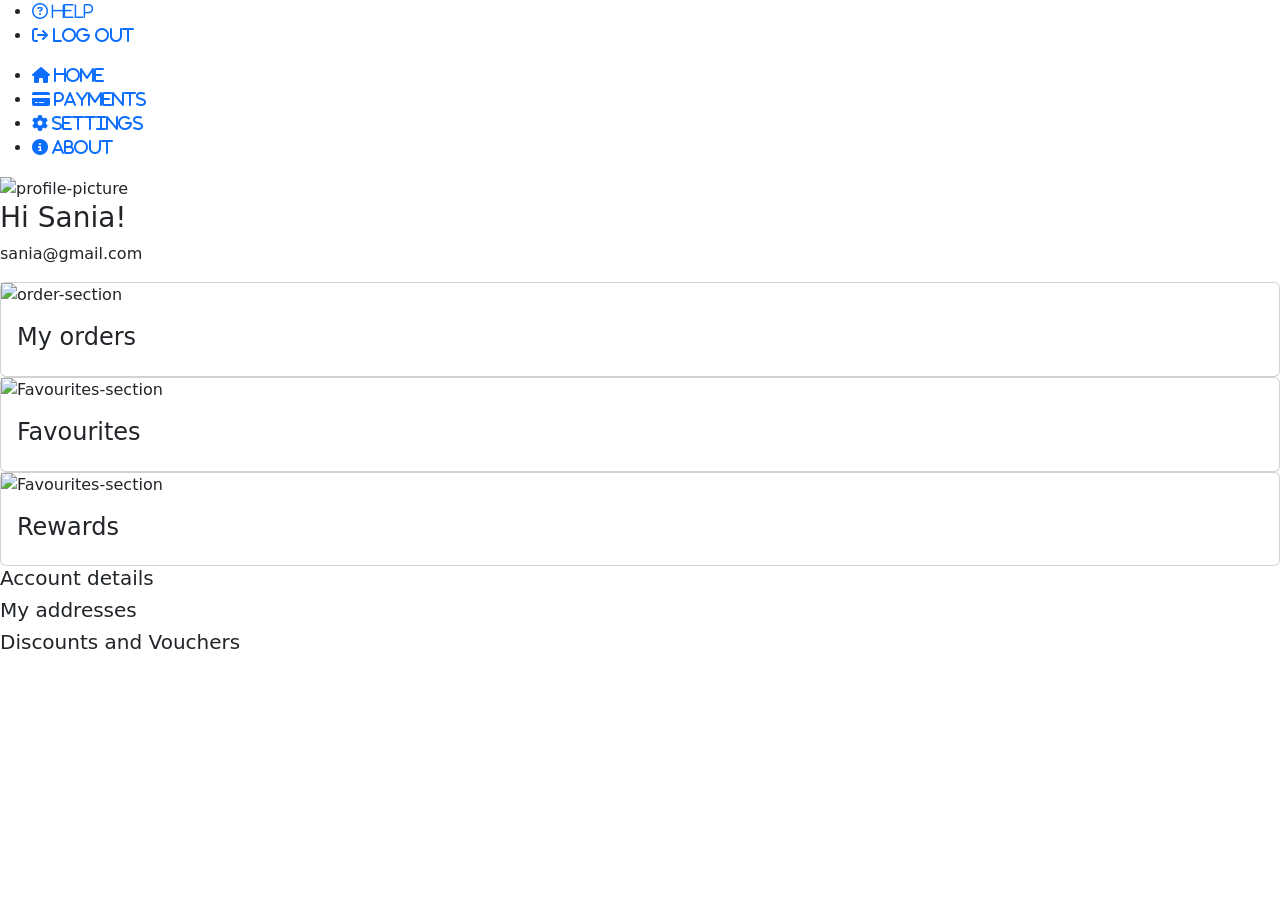
==== userpage.html @ b800b84e "DineHome Files" ====
<!DOCTYPE html>
<link rel="stylesheet" href="style.css">
<link rel="stylesheet" href="http://cdnjs.cloudflare.com/ajax/libs/font-awesome/6.5.0/css/all.min.css">
<link href="https://cdn.jsdelivr.net/npm/bootstrap@5.3.8/dist/css/bootstrap.min.css" rel="stylesheet" integrity="sha384-sRIl4kxILFvY47J16cr9ZwB07vP4J8+LH7qKQnuqkuIAvNWLzeN8tE5YBujZqJLB" crossorigin="anonymous">
<script src="https://cdn.jsdelivr.net/npm/bootstrap@5.3.8/dist/js/bootstrap.bundle.min.js" integrity="sha384-FKyoEForCGlyvwx9Hj09JcYn3nv7wiPVlz7YYwJrWVcXK/BmnVDxM+D2scQbITxI" crossorigin="anonymous"></script>
<html lang="en">
<head>
    <meta charset="UTF-8">
    <meta name="viewport" content="width=device-width", initial-scale="1.0">
    <title> My App </title>
</head>

<body>

    <div class="header-container"> 
        <div><ul class="nav-bar"> 
                <li><a href="#Help"> <i class="fa-regular fa-circle-question"> Help </i></a></li>
                <li><a href="#Logout"> <i class="fa-solid fa-arrow-right-from-bracket"> Log out</i></a></li>
            </ul></div>
        </div>
</nav>

<div class="layout">
    <aside class="sidebar">
        <ul>
            <li class="menu-items"><a href="#Home"> <i class="fa-solid fa-house"> Home </i></a></li>
            <li class="menu-items"><a href="#Payments"> <i class="fa-solid fa-credit-card"> Payments</i></a></li>
            <li class="menu-items"><a href="#Settings"> <i class="fa-solid fa-gear"> Settings </i></a></li>
            <li class="menue-items"><a href="#About"> <i class="fa-solid fa-circle-info"> About</i></a></li>
        </ul>
</aside>

<main>

    <section class="profile">
        <div> <img src="Profile-PNG-Photo.png" alt="profile-picture"> </div>
        <div><h3 class="username"> Hi Sania! </h3></div> 
        <div> <p class="email"> sania@gmail.com</p></div>
    </section>

    <section class="group">
        <div class="card">
                 <img src="order-section.jpg" alt="order-section">
                    <div class="card-body"> 
                        <h4 class="card-title"> My orders</h4>
                    </div>
        </div>

        <div class="card">
                 <img src="order-section.jpg" alt="Favourites-section">
                    <div class="card-body"> 
                    <h4 class="card-title"> Favourites</h4>
                    </div>
        </div>

        <div class="card">
                 <img src="order-section.jpg" alt="Favourites-section">
                    <div class="card-body"> 
                    <h4 class="card-title"> Rewards </h4>
                    </div>
        </div>

    </section>

    <section>
        <div class="home-block">
            <h5> Account details </h5>
        </div>

        <div class="home-block">
            <h5> My addresses</h5>
        </div>

        <div class="home-block">
            <h5> Discounts and Vouchers </h5>
        </div>

    </section>
</main>
</div>

<footer> </footer>
</body>
</html>
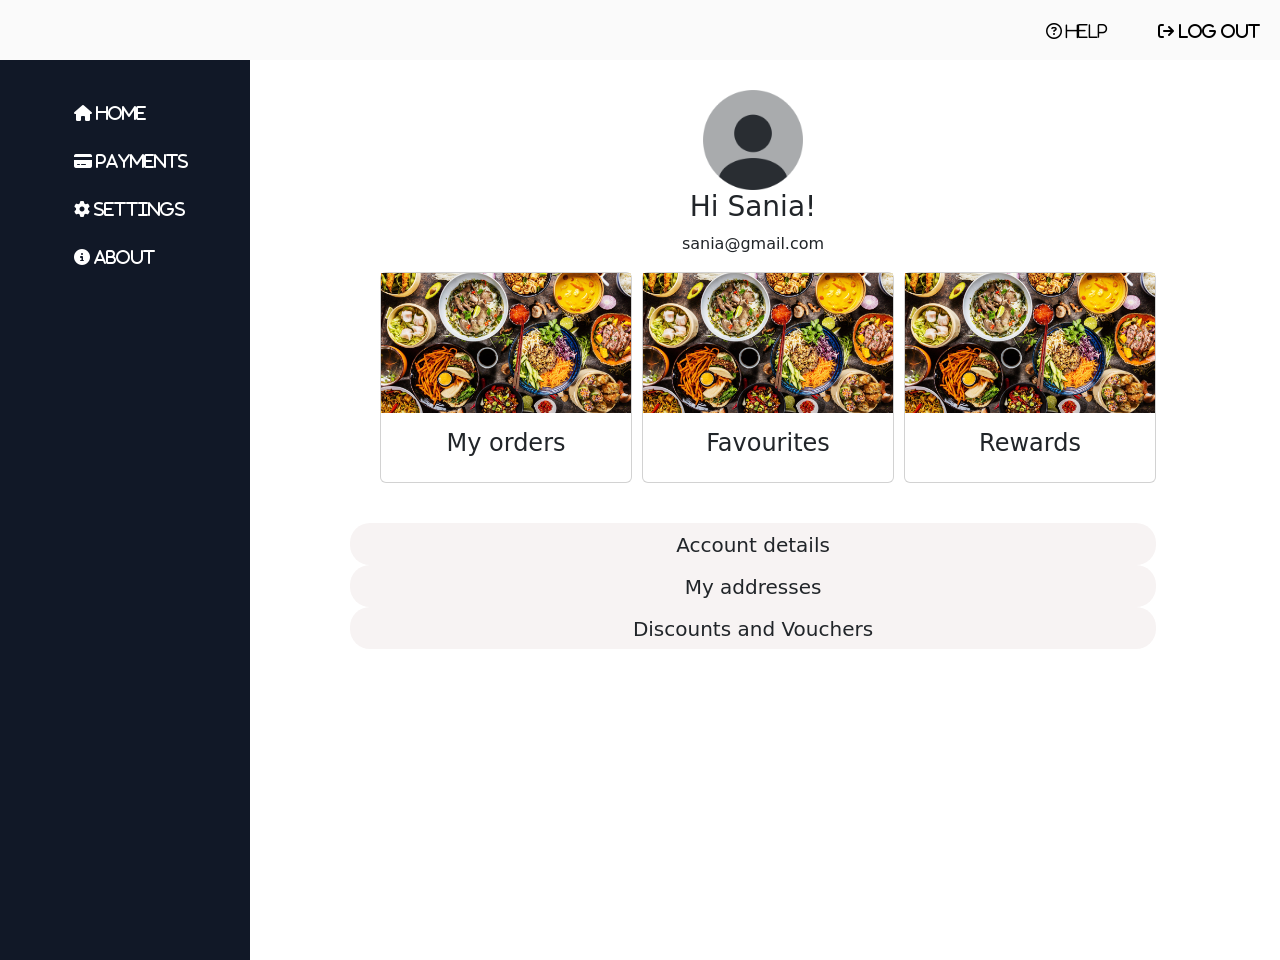
==== commit 8d2307bf: "new changes" ====
--- a/userpage.html
+++ b/userpage.html
@@ -1,5 +1,5 @@
 <!DOCTYPE html>
-<link rel="stylesheet" href="style.css">
+<link rel="stylesheet" href="Userstyle.css">
 <link rel="stylesheet" href="http://cdnjs.cloudflare.com/ajax/libs/font-awesome/6.5.0/css/all.min.css">
 <link href="https://cdn.jsdelivr.net/npm/bootstrap@5.3.8/dist/css/bootstrap.min.css" rel="stylesheet" integrity="sha384-sRIl4kxILFvY47J16cr9ZwB07vP4J8+LH7qKQnuqkuIAvNWLzeN8tE5YBujZqJLB" crossorigin="anonymous">
 <script src="https://cdn.jsdelivr.net/npm/bootstrap@5.3.8/dist/js/bootstrap.bundle.min.js" integrity="sha384-FKyoEForCGlyvwx9Hj09JcYn3nv7wiPVlz7YYwJrWVcXK/BmnVDxM+D2scQbITxI" crossorigin="anonymous"></script>
@@ -33,28 +33,28 @@
 <main>
 
     <section class="profile">
-        <div> <img src="Profile-PNG-Photo.png" alt="profile-picture"> </div>
+        <div> <img src="images2/Profile-PNG-Photo.png" alt="profile-picture"> </div>
         <div><h3 class="username"> Hi Sania! </h3></div> 
         <div> <p class="email"> sania@gmail.com</p></div>
     </section>
 
     <section class="group">
         <div class="card">
-                 <img src="order-section.jpg" alt="order-section">
+                 <img src="images2/order-section.jpg" alt="order-section">
                     <div class="card-body"> 
                         <h4 class="card-title"> My orders</h4>
                     </div>
         </div>
 
         <div class="card">
-                 <img src="order-section.jpg" alt="Favourites-section">
+                 <img src="images2/order-section.jpg"  alt="Favourites-section">
                     <div class="card-body"> 
                     <h4 class="card-title"> Favourites</h4>
                     </div>
         </div>
 
         <div class="card">
-                 <img src="order-section.jpg" alt="Favourites-section">
+                 <img src="images2/order-section.jpg" alt=Favourites-section">
                     <div class="card-body"> 
                     <h4 class="card-title"> Rewards </h4>
                     </div>
--- a/Userstyle.css
+++ b/Userstyle.css
@@ -0,0 +1,102 @@
+*{
+    margin: 0;
+    padding:0;
+    box-sizing: border-box;
+}
+
+.header-container{
+    height: 60px;
+    background: #fafafa;
+    padding:20px;
+}
+
+.nav-bar{
+    top: 0;
+    width: 100%;
+    height: 60px;
+    list-style-type: none;
+    display: flex;
+    justify-content: right;
+    gap:50px;
+}
+
+.nav-bar li a {
+    text-decoration: none;
+    color: black;
+    font-family: Arial, Helvetica, sans-serif;
+}
+
+.layout {
+    display:flex;
+    min-height: 100vh;
+}
+
+.sidebar {
+    width: 250px;
+    background: #111827;
+    color: white;
+    padding: 30px ;
+}
+
+.sidebar ul {
+    list-style: none;
+}
+
+.sidebar li {
+    display: flex;
+    align-items: center;
+    gap:15px;
+    padding: 12px;
+    
+}
+
+.sidebar a {
+    color: white;
+    text-decoration: none;
+
+}
+
+.username {
+  text-align: center;
+  margin-left: 100px;
+}
+
+.email{
+    text-align: center;
+     margin-left: 100px;
+}
+
+.profile img {
+    width: 100px;
+    padding-top: 30px;
+    margin-left: 50%;
+}
+
+.group {
+    display: flex;
+    margin-left: 130px;
+    margin-bottom: 40px;
+    gap:10px;
+ 
+}
+
+.card img{
+   width: 250px; 
+}
+
+.card-title {
+   text-align: center;
+}
+
+.home-block {
+   display: flex; 
+   justify-content: center;
+   padding-top: 10px;
+   margin-left: 100px;
+   border: #fafafa;
+   border-radius: 20px;
+   background: #f7f3f3;
+}
+
+
+
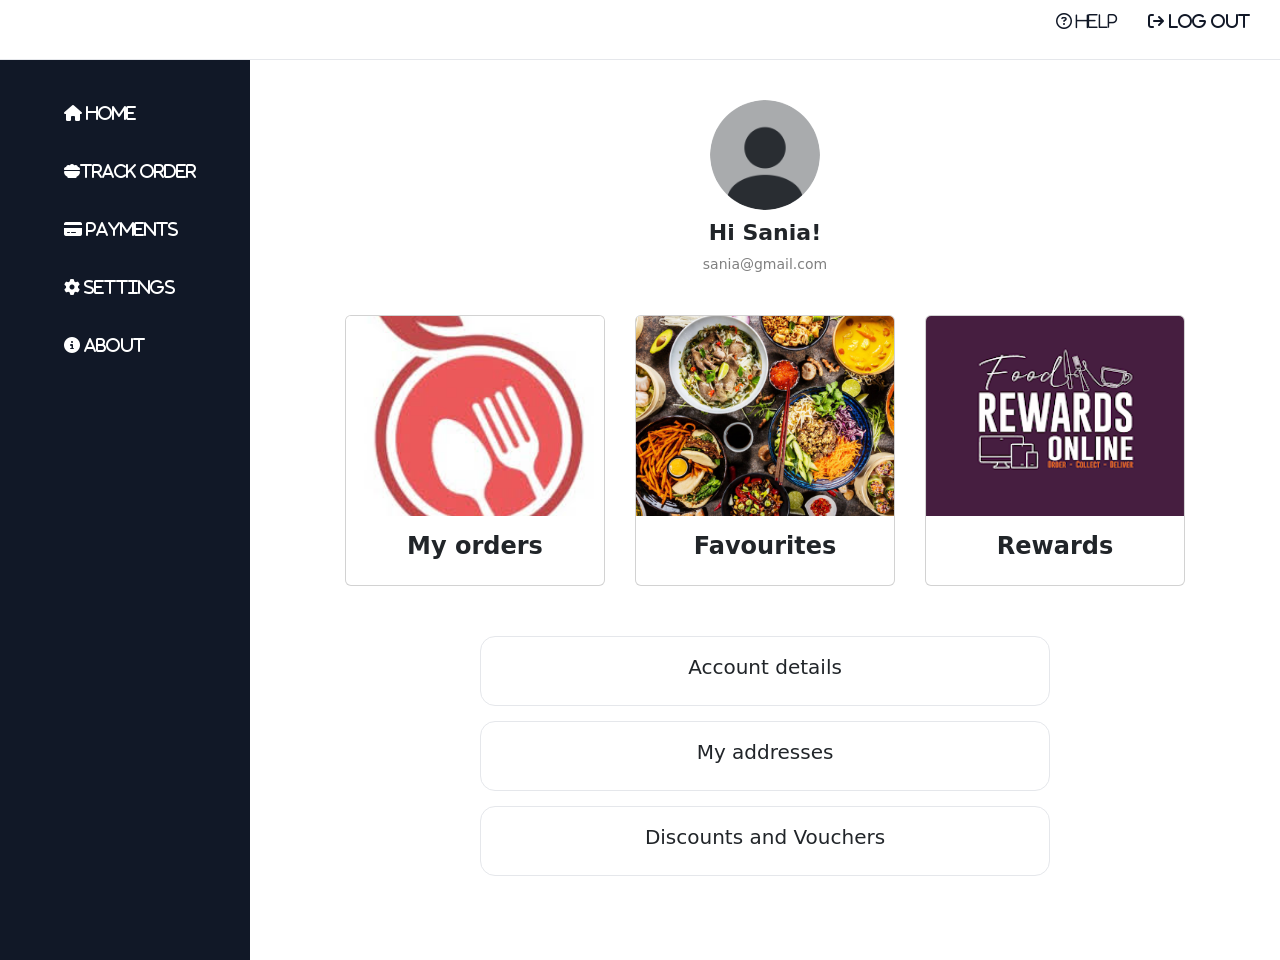
==== commit dafb86b2: "new changes made in userpage" ====
--- a/userpage.html
+++ b/userpage.html
@@ -6,8 +6,8 @@
 <html lang="en">
 <head>
     <meta charset="UTF-8">
-    <meta name="viewport" content="width=device-width", initial-scale="1.0">
-    <title> My App </title>
+    <meta name="viewport" content="width=device-width, initial-scale=1.0">
+    <title>Dine Home </title>
 </head>
 
 <body>
@@ -24,9 +24,10 @@
     <aside class="sidebar">
         <ul>
             <li class="menu-items"><a href="#Home"> <i class="fa-solid fa-house"> Home </i></a></li>
+            <li class="menu-items"><a href="#Trackorder"> <i class="fa-solid fa-bowl-food">Track  Order</i></a></li>
             <li class="menu-items"><a href="#Payments"> <i class="fa-solid fa-credit-card"> Payments</i></a></li>
             <li class="menu-items"><a href="#Settings"> <i class="fa-solid fa-gear"> Settings </i></a></li>
-            <li class="menue-items"><a href="#About"> <i class="fa-solid fa-circle-info"> About</i></a></li>
+            <li class="menu-items"><a href="#About"> <i class="fa-solid fa-circle-info"> About</i></a></li>
         </ul>
 </aside>
 
@@ -36,11 +37,12 @@
         <div> <img src="images2/Profile-PNG-Photo.png" alt="profile-picture"> </div>
         <div><h3 class="username"> Hi Sania! </h3></div> 
         <div> <p class="email"> sania@gmail.com</p></div>
+    
     </section>
 
     <section class="group">
         <div class="card">
-                 <img src="images2/order-section.jpg" alt="order-section">
+                 <img src="images2/My Orders.jpg" alt="order-section">
                     <div class="card-body"> 
                         <h4 class="card-title"> My orders</h4>
                     </div>
@@ -54,7 +56,7 @@
         </div>
 
         <div class="card">
-                 <img src="images2/order-section.jpg" alt=Favourites-section">
+                 <img src="images2/rewards" alt=Favourites-section">
                     <div class="card-body"> 
                     <h4 class="card-title"> Rewards </h4>
                     </div>
@@ -74,7 +76,7 @@
         <div class="home-block">
             <h5> Discounts and Vouchers </h5>
         </div>
-
+        
     </section>
 </main>
 </div>
--- a/Userstyle.css
+++ b/Userstyle.css
@@ -1,41 +1,58 @@
-*{
+* {
     margin: 0;
-    padding:0;
+    padding: 0;
     box-sizing: border-box;
 }
 
-.header-container{
+body {
+    font-family: Arial, Helvetica, sans-serif;
+    background: #f3f4f6;
+}
+
+/* HEADER */
+
+.header-container {
     height: 60px;
-    background: #fafafa;
-    padding:20px;
-}
-
-.nav-bar{
-    top: 0;
-    width: 100%;
-    height: 60px;
-    list-style-type: none;
-    display: flex;
-    justify-content: right;
-    gap:50px;
+    background: #ffffff;
+    display: flex;
+    align-items: center;
+    justify-content: flex-end;
+    padding: 0 30px;
+    border-bottom: 1px solid #e5e7eb;
+}
+
+.nav-bar {
+    list-style: none;
+    display: flex;
+    gap: 30px;
 }
 
 .nav-bar li a {
     text-decoration: none;
-    color: black;
-    font-family: Arial, Helvetica, sans-serif;
-}
+    color: #111827;
+    font-weight: 500;
+    transition: 0.3s;
+}
+
+.nav-bar li a:hover {
+    color: #2563eb;
+}
+
+/* MAIN LAYOUT */
 
 .layout {
-    display:flex;
+    display: flex;
     min-height: 100vh;
 }
+
+/* SIDEBAR */
 
 .sidebar {
     width: 250px;
     background: #111827;
     color: white;
-    padding: 30px ;
+    padding: 30px 20px;
+    flex-shrink: 0;
 }
 
 .sidebar ul {
@@ -45,58 +62,175 @@
 .sidebar li {
     display: flex;
     align-items: center;
-    gap:15px;
+    gap: 15px;
     padding: 12px;
-    
+    margin-bottom: 10px;
+    cursor: pointer;
+    transition: 0.3s;
+    border-radius: 8px;
+}
+
+.sidebar li:hover {
+    background: #1f2937;
 }
 
 .sidebar a {
     color: white;
     text-decoration: none;
-
+    width: 100%;
+}
+
+/* MAIN CONTENT */
+
+main {
+    flex: 1;
+    padding: 40px;
+}
+
+/* PROFILE SECTION */
+
+.profile {
+    text-align: center;
+    margin-bottom: 40px;
+}
+
+.profile img {
+    width: 110px;
+    border-radius: 50%;
+    margin-bottom: 10px;
 }
 
 .username {
-  text-align: center;
-  margin-left: 100px;
-}
-
-.email{
+    font-size: 22px;
+    font-weight: 600;
+}
+
+.email {
+    color: gray;
+    font-size: 14px;
+}
+
+/* CARDS SECTION */
+
+.group {
+    display: flex;
+    justify-content: center;
+    gap: 30px;
+    flex-wrap: wrap;
+    margin-bottom: 50px;
+}
+
+.card {
+    width: 260px;
+    border: none;
+    border-radius: 15px;
+    overflow: hidden;
+    transition: 0.3s;
+    background: white;
+}
+
+.card img {
+    width: 100%;
+    height: 200px;
+    object-fit: cover;
+}
+
+.card-body {
+    padding: 15px;
+}
+
+.card-title {
     text-align: center;
-     margin-left: 100px;
-}
-
-.profile img {
-    width: 100px;
-    padding-top: 30px;
-    margin-left: 50%;
-}
-
-.group {
-    display: flex;
-    margin-left: 130px;
-    margin-bottom: 40px;
-    gap:10px;
- 
-}
-
-.card img{
-   width: 250px; 
-}
-
-.card-title {
-   text-align: center;
-}
+    font-weight: 600;
+}
+
+.card:hover {
+    transform: translateY(-6px);
+    box-shadow: 0 10px 25px rgba(0, 0, 0, 0.15);
+}
+
+/* ACCOUNT BLOCKS */
 
 .home-block {
-   display: flex; 
-   justify-content: center;
-   padding-top: 10px;
-   margin-left: 100px;
-   border: #fafafa;
-   border-radius: 20px;
-   background: #f7f3f3;
-}
-
-
-
+    width: 60%;
+    margin: 15px auto;
+    padding: 18px;
+    text-align: center;
+    border-radius: 15px;
+    background: #ffffff;
+    transition: 0.3s;
+    cursor: pointer;
+    border: 1px solid #e5e7eb;
+}
+
+.home-block:hover {
+    background: #f9fafb;
+    box-shadow: 0 5px 15px rgba(0,0,0,0.08);
+}
+
+
+/* MOBILE RESPONSIVE */
+
+
+@media (max-width: 992px) {
+
+    main {
+        padding: 25px;
+    }
+
+    .home-block {
+        width: 80%;
+    }
+}
+
+@media (max-width: 768px) {
+
+    .layout {
+        flex-direction: column;
+    }
+
+    .sidebar {
+        width: 100%;
+        text-align: center;
+    }
+
+    .sidebar li {
+        justify-content: center;
+    }
+
+    main {
+        padding: 20px;
+    }
+
+    .group {
+        flex-direction: column;
+        align-items: center;
+    }
+
+    .card {
+        width: 90%;
+    }
+
+    .home-block {
+        width: 90%;
+    }
+
+    .nav-bar {
+        gap: 15px;
+    }
+}
+
+@media (max-width: 480px) {
+
+    .profile img {
+        width: 90px;
+    }
+
+    .username {
+        font-size: 18px;
+    }
+
+    .card img {
+        height: 150px;
+    }
+}
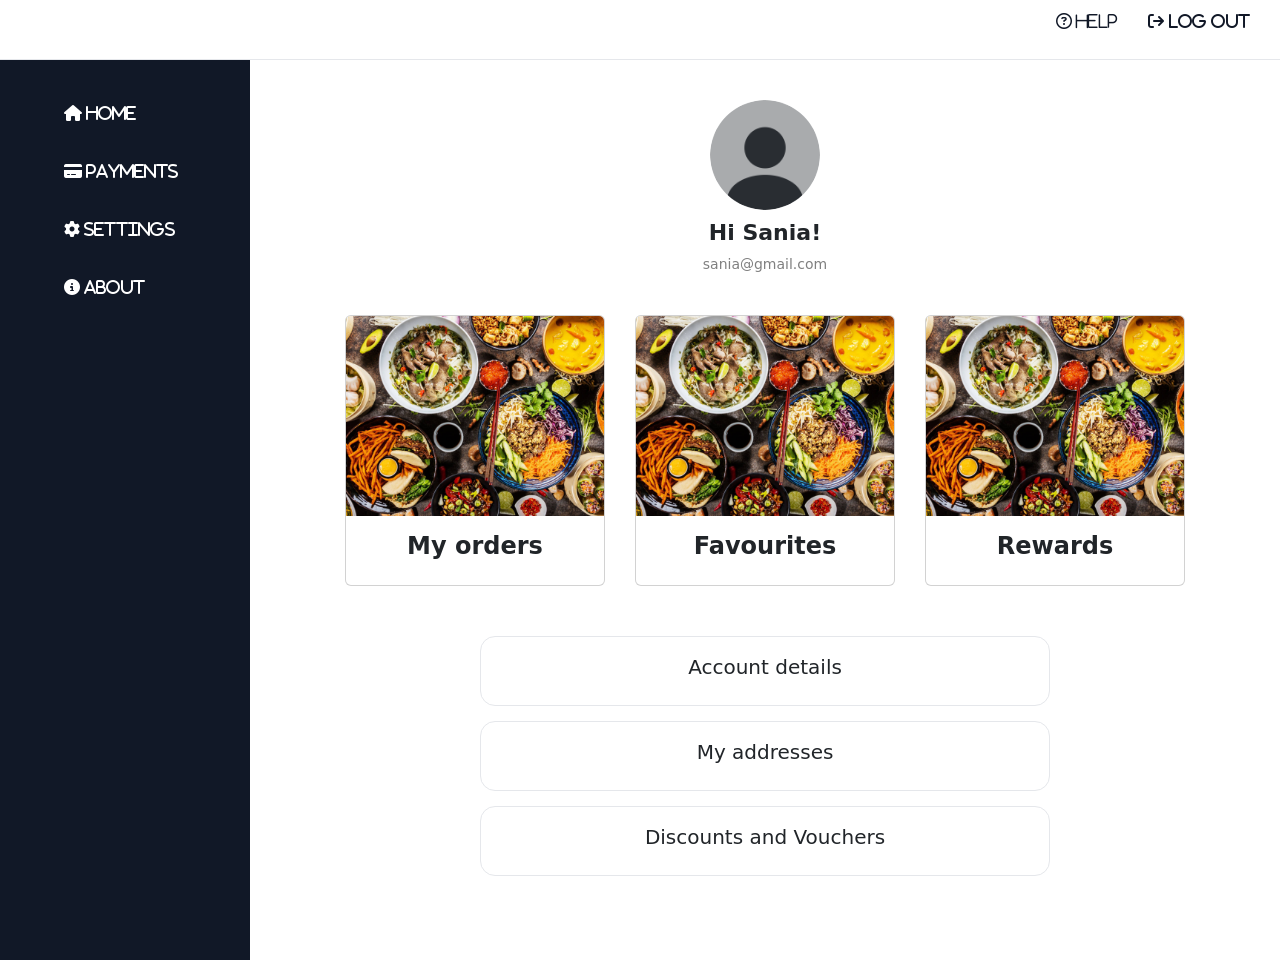
==== commit ea841eb7: "change my title" ====
--- a/userpage.html
+++ b/userpage.html
@@ -6,8 +6,8 @@
 <html lang="en">
 <head>
     <meta charset="UTF-8">
-    <meta name="viewport" content="width=device-width, initial-scale=1.0">
-    <title>Dine Home </title>
+    <meta name="viewport" content="width=device-width", initial-scale="1.0">
+    <title> Userpage </title>
 </head>
 
 <body>
@@ -24,10 +24,9 @@
     <aside class="sidebar">
         <ul>
             <li class="menu-items"><a href="#Home"> <i class="fa-solid fa-house"> Home </i></a></li>
-            <li class="menu-items"><a href="#Trackorder"> <i class="fa-solid fa-bowl-food">Track  Order</i></a></li>
             <li class="menu-items"><a href="#Payments"> <i class="fa-solid fa-credit-card"> Payments</i></a></li>
             <li class="menu-items"><a href="#Settings"> <i class="fa-solid fa-gear"> Settings </i></a></li>
-            <li class="menu-items"><a href="#About"> <i class="fa-solid fa-circle-info"> About</i></a></li>
+            <li class="menue-items"><a href="#About"> <i class="fa-solid fa-circle-info"> About</i></a></li>
         </ul>
 </aside>
 
@@ -37,12 +36,11 @@
         <div> <img src="images2/Profile-PNG-Photo.png" alt="profile-picture"> </div>
         <div><h3 class="username"> Hi Sania! </h3></div> 
         <div> <p class="email"> sania@gmail.com</p></div>
-    
     </section>
 
     <section class="group">
         <div class="card">
-                 <img src="images2/My Orders.jpg" alt="order-section">
+                 <img src="images2/order-section.jpg" alt="order-section">
                     <div class="card-body"> 
                         <h4 class="card-title"> My orders</h4>
                     </div>
@@ -56,7 +54,7 @@
         </div>
 
         <div class="card">
-                 <img src="images2/rewards" alt=Favourites-section">
+                 <img src="images2/order-section.jpg" alt=Favourites-section">
                     <div class="card-body"> 
                     <h4 class="card-title"> Rewards </h4>
                     </div>
@@ -76,7 +74,7 @@
         <div class="home-block">
             <h5> Discounts and Vouchers </h5>
         </div>
-        
+
     </section>
 </main>
 </div>
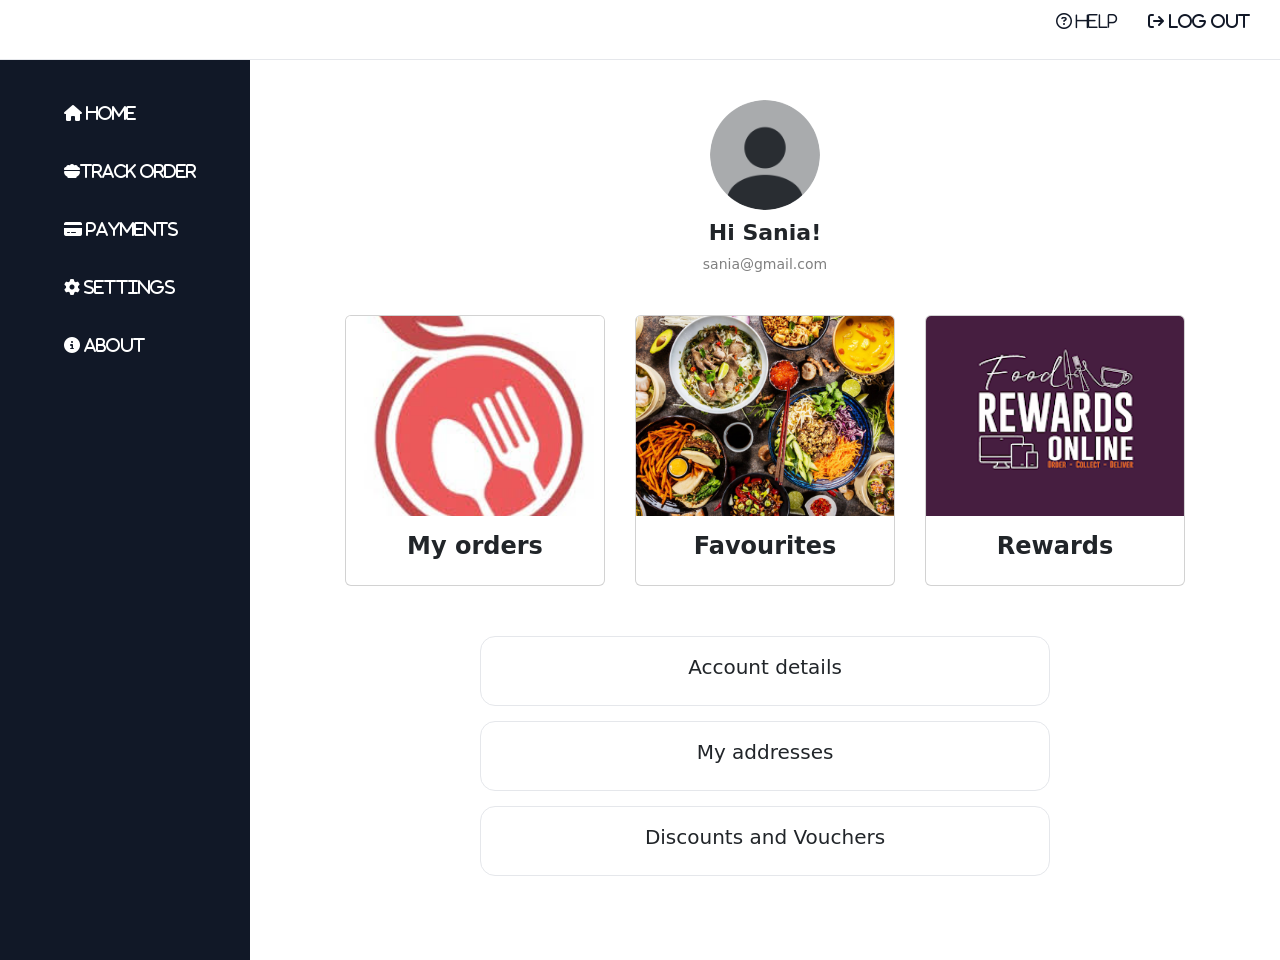
==== commit 71ee9368: "Merge branch 'main' into rachel" ====
--- a/userpage.html
+++ b/userpage.html
@@ -6,8 +6,8 @@
 <html lang="en">
 <head>
     <meta charset="UTF-8">
-    <meta name="viewport" content="width=device-width", initial-scale="1.0">
-    <title> Userpage </title>
+    <meta name="viewport" content="width=device-width, initial-scale=1.0">
+    <title>Dine Home </title>
 </head>
 
 <body>
@@ -24,9 +24,10 @@
     <aside class="sidebar">
         <ul>
             <li class="menu-items"><a href="#Home"> <i class="fa-solid fa-house"> Home </i></a></li>
+            <li class="menu-items"><a href="#Trackorder"> <i class="fa-solid fa-bowl-food">Track  Order</i></a></li>
             <li class="menu-items"><a href="#Payments"> <i class="fa-solid fa-credit-card"> Payments</i></a></li>
             <li class="menu-items"><a href="#Settings"> <i class="fa-solid fa-gear"> Settings </i></a></li>
-            <li class="menue-items"><a href="#About"> <i class="fa-solid fa-circle-info"> About</i></a></li>
+            <li class="menu-items"><a href="#About"> <i class="fa-solid fa-circle-info"> About</i></a></li>
         </ul>
 </aside>
 
@@ -36,11 +37,12 @@
         <div> <img src="images2/Profile-PNG-Photo.png" alt="profile-picture"> </div>
         <div><h3 class="username"> Hi Sania! </h3></div> 
         <div> <p class="email"> sania@gmail.com</p></div>
+    
     </section>
 
     <section class="group">
         <div class="card">
-                 <img src="images2/order-section.jpg" alt="order-section">
+                 <img src="images2/My Orders.jpg" alt="order-section">
                     <div class="card-body"> 
                         <h4 class="card-title"> My orders</h4>
                     </div>
@@ -54,7 +56,7 @@
         </div>
 
         <div class="card">
-                 <img src="images2/order-section.jpg" alt=Favourites-section">
+                 <img src="images2/rewards" alt=Favourites-section">
                     <div class="card-body"> 
                     <h4 class="card-title"> Rewards </h4>
                     </div>
@@ -74,7 +76,7 @@
         <div class="home-block">
             <h5> Discounts and Vouchers </h5>
         </div>
-
+        
     </section>
 </main>
 </div>
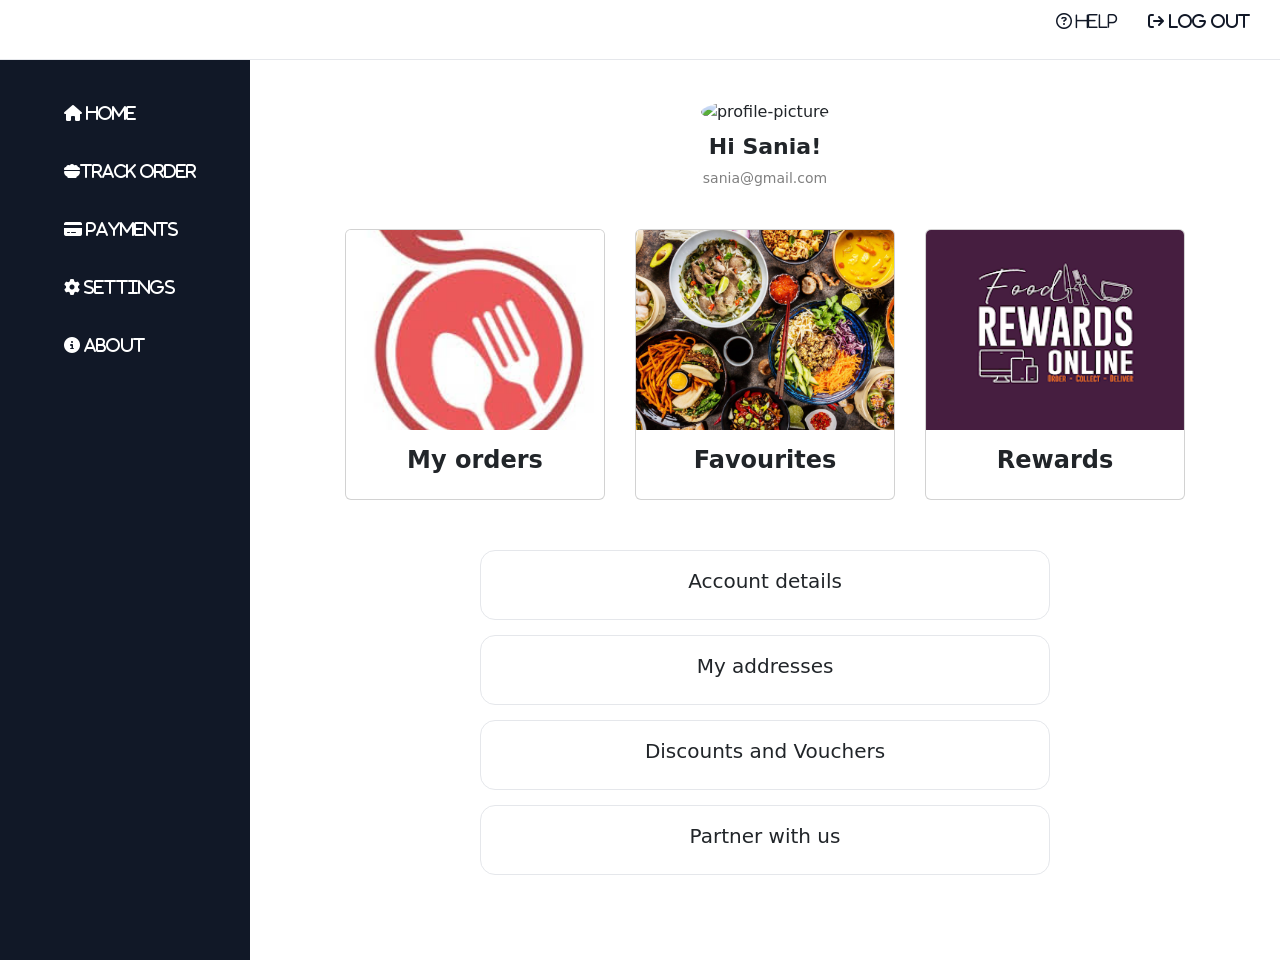
==== commit 4cc2aac7: "Added hover effect and new changes" ====
--- a/userpage.html
+++ b/userpage.html
@@ -34,7 +34,7 @@
 <main>
 
     <section class="profile">
-        <div> <img src="images2/Profile-PNG-Photo.png" alt="profile-picture"> </div>
+        <div> <img src="images2/Profile.png" alt="profile-picture"> </div>
         <div><h3 class="username"> Hi Sania! </h3></div> 
         <div> <p class="email"> sania@gmail.com</p></div>
     
@@ -76,6 +76,10 @@
         <div class="home-block">
             <h5> Discounts and Vouchers </h5>
         </div>
+
+        <div class="home-block">
+            <h5> Partner with us </h5>
+        </div>
         
     </section>
 </main>
